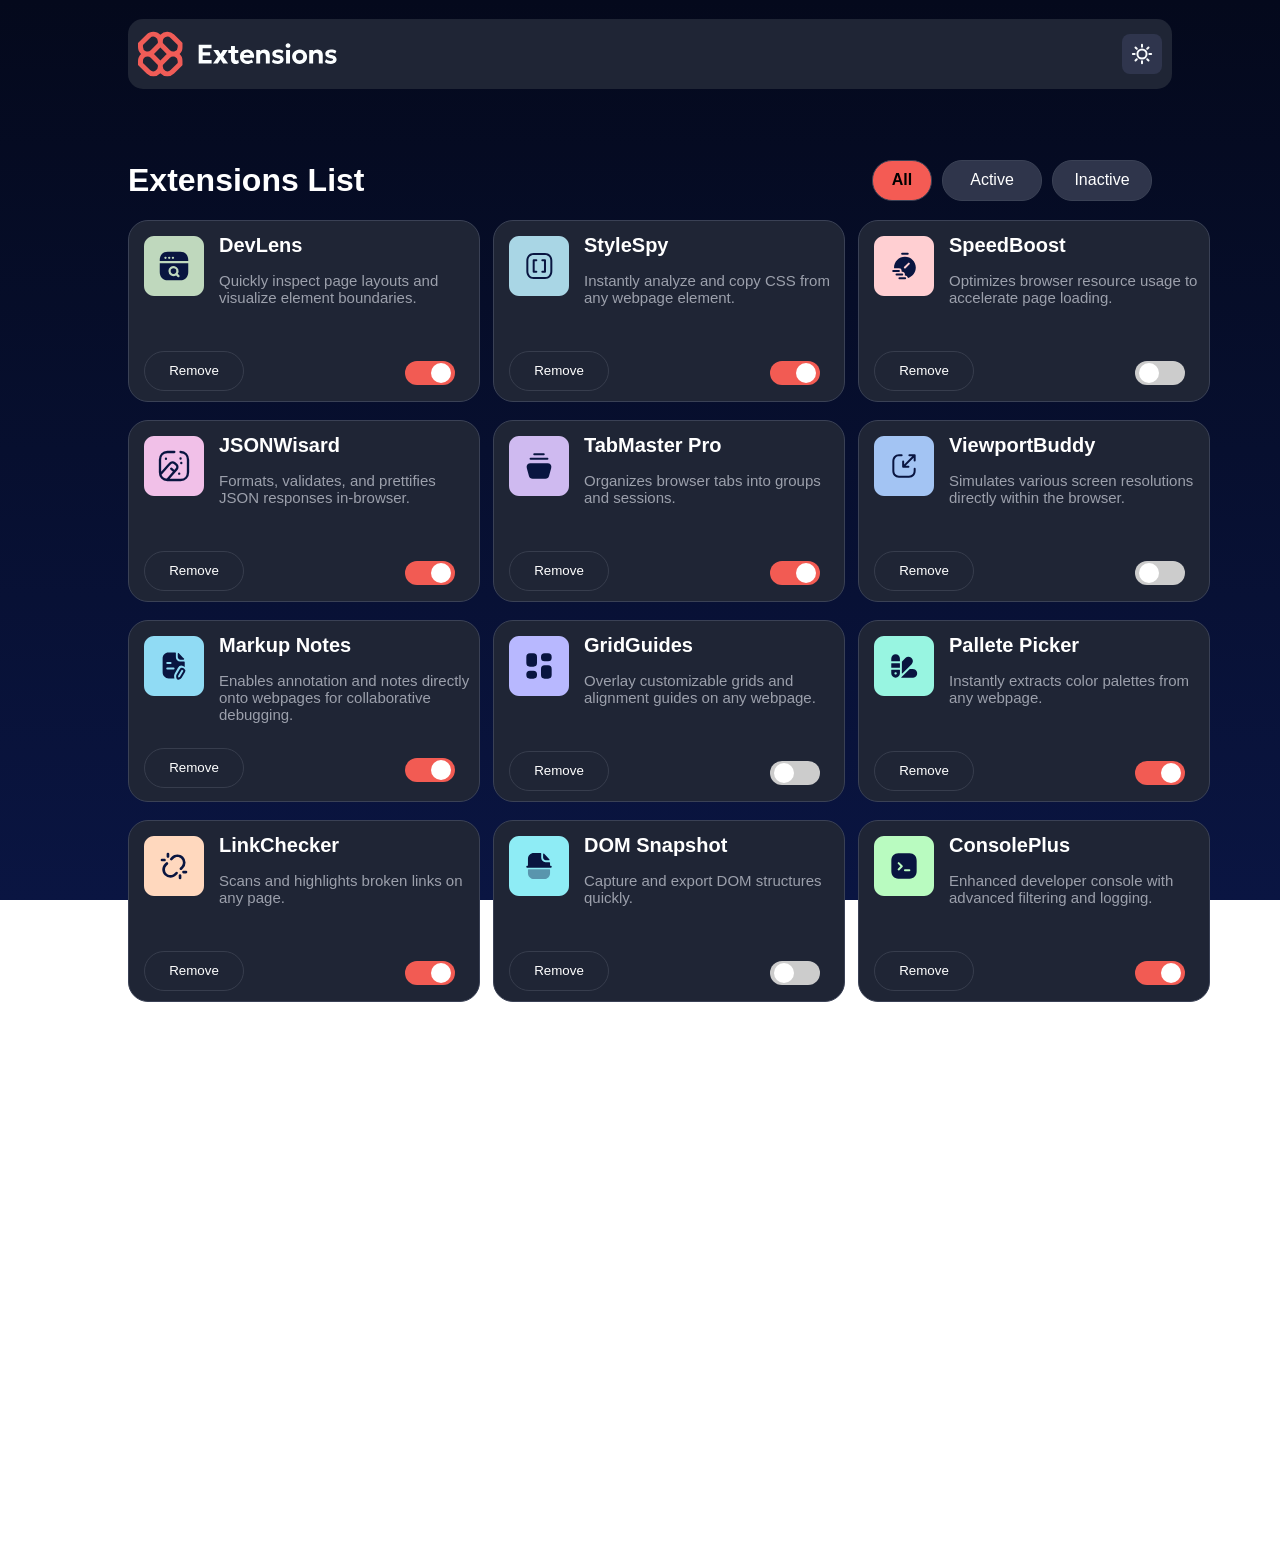
==== browser-extensions-manager-ui-main/index.html @ 9a6e0c00 "commit" ====
<!DOCTYPE html>
<html lang="en">
<head>
  <meta charset="UTF-8">
  <meta name="viewport" content="width=device-width, initial-scale=1.0"> <!-- displays site properly based on user's device -->

  <link rel="icon" type="image/png" sizes="32x32" href="./assets/images/favicon-32x32.png">
  
  <title>Frontend Mentor | Browser extensions manager UI</title>
  <link rel="stylesheet" href="style.css">
</head>
<body>

<div class="everything">

    <header class="head">
      <img src="assets\images\logo copy.svg" class="logo1">
      <img src="assets\images\logo.svg" class="logo2">
      <div class="sunmoon">
        <img src="assets\images\icon-sun.svg" class="sun">
        <img src="assets\images\icon-moon.svg" class="moon">
      </div>
    </header>


    <div class="mid">
      <h1 class="list">Extensions List</h1>
      <div class="buttonsz">
        <button class="all">All</button>
        <button class="active">Active</button>
        <button class="inactive">Inactive</button>
      </div>
    </div>

    <div class="container">
      <div class="extension">
        <img src="assets\images\logo-devlens.svg" class="img">
        <div class="top">
          <h1 class="name">DevLens</h1>
          <p class="info">Quickly inspect page layouts and <br> visualize element boundaries.</p>
        </div>
        <button class="remove">Remove</button>
        <label class="toggle-switch">
          <input type="checkbox"class="checkybox" checked>
          <span class="slider"></span>
        </label>
      </div>

      <div class="extension">
        <img src="assets\images\logo-style-spy.svg" class="img">
        <div class="top">
          <h1 class="name">StyleSpy</h1>
          <p class="info">Instantly analyze and copy CSS from <br> any webpage element.</p>
        </div>
        <button class="remove">Remove</button>
        <label class="toggle-switch">
          <input type="checkbox" class="checkybox" checked>
          <span class="slider"></span>
        </label>
      </div>

      <div class="extension">
        <img src="assets\images\logo-speed-boost.svg" class="img">
        <div class="top">
          <h1 class="name">SpeedBoost</h1>
          <p class="info">Optimizes browser resource usage to <br> accelerate page loading.</p>
        </div>
        <button class="remove">Remove</button>
        <label class="toggle-switch">
          <input type="checkbox" class="checkybox">
          <span class="slider"></span>
        </label>
      </div>

      <div class="extension">
        <img src="assets\images\logo-json-wizard.svg" class="img">
        <div class="top">
          <h1 class="name">JSONWisard</h1>
          <p class="info">Formats, validates, and prettifies <br> JSON responses in-browser.</p>
        </div>
        <button class="remove">Remove</button>
        <label class="toggle-switch">
          <input type="checkbox" class="checkybox" checked>
          <span class="slider"></span>
        </label>
      </div>

      <div class="extension">
        <img src="assets\images\logo-tab-master-pro.svg" class="img">
        <div class="top">
          <h1 class="name">TabMaster Pro</h1>
          <p class="info">Organizes browser tabs into groups <br> and sessions.</p>
        </div>
        <button class="remove">Remove</button>
        <label class="toggle-switch">
          <input type="checkbox" class="checkybox" checked>
          <span class="slider"></span>
        </label>
      </div>

      <div class="extension">
        <img src="assets\images\logo-viewport-buddy.svg" class="img">
        <div class="top">
          <h1 class="name">ViewportBuddy</h1>
          <p class="info">Simulates various screen resolutions <br> directly within the browser.</p>
        </div>
        <button class="remove">Remove</button>
        <label class="toggle-switch">
          <input type="checkbox" class="checkybox">
          <span class="slider"></span>
        </label>
      </div>

      <div class="extension">
        <img src="assets\images\logo-markup-notes.svg" class="img">
        <div class="top">
          <h1 class="name">Markup Notes</h1>
          <p class="info">Enables annotation and notes directly <br> onto webpages for collaborative <br> debugging.</p>
        </div>
        <button class="remove remove1">Remove</button>
        <label class="toggle-switch">
          <input type="checkbox" class="checkybox" checked>
          <span class="slider slider1"></span>
        </label>
      </div>

      <div class="extension">
        <img src="assets\images\logo-grid-guides.svg" class="img">
        <div class="top">
          <h1 class="name">GridGuides</h1>
          <p class="info">Overlay customizable grids and <br> alignment guides on any webpage.</p>
        </div>
        <button class="remove">Remove</button>
        <label class="toggle-switch">
          <input type="checkbox" class="checkybox">
          <span class="slider"></span>
        </label>
      </div>

      <div class="extension">
        <img src="assets\images\logo-palette-picker.svg" class="img">
        <div class="top">
          <h1 class="name">Pallete Picker</h1>
          <p class="info">Instantly extracts color palettes from <br> any webpage.</p>
        </div>
        <button class="remove">Remove</button>
        <label class="toggle-switch">
          <input type="checkbox" class="checkybox" checked>
          <span class="slider"></span>
        </label>
      </div>

      <div class="extension">
        <img src="assets\images\logo-link-checker.svg" class="img">
        <div class="top">
          <h1 class="name">LinkChecker</h1>
          <p class="info">Scans and highlights broken links on <br> any page.</p>
        </div>
        <button class="remove">Remove</button>
        <label class="toggle-switch">
          <input type="checkbox" class="checkybox" checked>
          <span class="slider"></span>
        </label>
      </div>

      <div class="extension">
        <img src="assets\images\logo-dom-snapshot.svg" class="img">
        <div class="top">
          <h1 class="name">DOM Snapshot</h1>
          <p class="info">Capture and export DOM structures <br> quickly.</p>
        </div>
        <button class="remove">Remove</button>
        <label class="toggle-switch">
          <input type="checkbox" class="checkybox">
          <span class="slider"></span>
        </label>
      </div>

      <div class="extension">
        <img src="assets\images\logo-console-plus.svg" class="img">
        <div class="top">
          <h1 class="name">ConsolePlus</h1>
          <p class="info">Enhanced developer console with <br> advanced filtering and logging.</p>
        </div>
        <button class="remove">Remove</button>
        <label class="toggle-switch">
          <input type="checkbox" class="checkybox" checked>
          <span class="slider"></span>
        </label>
      </div>
  </div>
</div>
  <script src="script.js"></script>
</body>
</html>
---- browser-extensions-manager-ui-main/style.css ----
body{
    padding: 0;
    margin: 0;
}
.everything{
    background: linear-gradient(to bottom, #04091C, #0A1542);
    background-repeat: no-repeat;
    background-attachment: fixed;
    font-family: sans-serif;
    padding-left: 10%;
    padding-right: 10%;
    padding-top: 1.5%;
    height: 172vh;
}
header{
    display: flex;
    background-color: #1F2535;
    height: 70px;
    width: 100%;
    border-radius: 15px;
    align-items: center;
    justify-content: space-between;
    padding-left: 1%;
    padding-right: 1%;
}
button{
    cursor: pointer;
}
.logo1{
    height: 50px;
    width: 200px;
}
.logo2{
    height: 50px;
    width: 200px;
    display: none;
}
.sunmoon{
    background-color: #2F354D;
    height: 40px;
    width: 40px;
    display: flex;
    justify-content: center;
    align-items: center;
    border-radius: 20%;
    cursor: pointer;
    transition: 0.3s;
}
.sunmoon:hover{
    background-color: #545969;
}
.moon{
    display: none;
}

.mid{
    display: flex;
    justify-content: space-between;
    align-items: center;
    margin-top: 5%;
}
.list{
    color: white;
}
.buttonsz{
    display: flex;
    gap: 10px;
}
.all{
    background-color: #F45B54;
    color: black;
    height: 41px;
    width: 60px;
    border: solid 1px #3A4155;
    border-radius: 20px;
    font-weight: bold;
    font-size: 16px;
    transition: 0.3s;
}
.all:hover{
    background-color: #545969;
}
.active{
    background-color: #2F354B;
    color: white;
    height: 41px;
    width: 100px;
    border: solid 1px #3A4155;
    border-radius: 20px;
    font-size: 16px;
    transition: 0.3s;
}
.active:hover{
    background-color: #545969;
}
.inactive{
    background-color: #2F354B;
    color: white;
    height: 41px;
    width: 100px;
    border: solid 1px #3A4155;
    border-radius: 20px;
    font-size: 16px;
    transition: 0.3s;
}
.inactive:hover{
    background-color: #545969;
}

.container{
    display: grid;
    grid-template-rows: 200px 200px 200px;
    grid-template-columns: 365px 365px 365px;
}

.extension{
    background-color: #1F2535;
    height: 150px;
    width: 320px;
    border: solid 1px #3A4155;
    border-radius: 20px;
    padding: 15px;
}
.name{
    color: white;
    font-size: 20px;
    margin-bottom: 0;
}
.info{
    color: #9CA0AC;
    font-size: 15px;
}
.top{
    display: flex;
    justify-content: start;
    flex-direction: column;
    transform: translate(75px, -80px);
}
.img{
    height: 60px;
    width: 60px;
}
.remove{
    height: 40px;
    width: 100px;
    background-color: transparent;
    border: solid 1px #373D4D;
    border-radius: 20px;
    color: white;
    transform: translateY(-50px);
    transition: 0.3s;
}
.remove:hover{
    color: black;
    background-color: #F25B53;
}
.remove1{
    transform: translateY(-70px);
}

.toggle-switch {
    position: relative;
    display: inline-block;
    width: 50px;
    height: 24px;
}

/* Hide default checkbox */
.toggle-switch input {
    opacity: 0;
    width: 0;
    height: 0;
}

/* The track */
.slider {
    position: absolute;
    cursor: pointer;
    background-color: #ccc;
    border-radius: 24px;
    width: 100%;
    height: 100%;
    transition: background-color 0.3s;
    transform: translate(150px, -50px);
}
.slider1 {
    position: absolute;
    cursor: pointer;
    background-color: #ccc;
    border-radius: 24px;
    width: 100%;
    height: 100%;
    transition: background-color 0.3s;
    transform: translate(150px, -70px);
}

/* The circular slider */
.slider::before {
    content: "";
    position: absolute;
    height: 20px;
    width: 20px;
    left: 4px;
    bottom: 2px;
    background-color: white;
    border-radius: 50%;
    transition: transform 0.3s;
}

/* Toggled state */
.toggle-switch input:checked+.slider {
    background-color: #F25B53;
}

.toggle-switch input:checked+.slider::before {
    transform: translateX(22px);
}

/* js */
.sunmoonz{
    background-color: #EEEDEC;
}
.sunz{
    display: none;
}
.moonz{
    display: block;
}


.listz{
    color: black;
}

.headz{
    background-color: #FCFDFF;
    border: 1px solid #DCE0E9;
}
.logo1z{
    display: none;
}
.logo2z{
    display: block;
}


.allz{
    color: white;
}
.activez{
    background-color: #FCFCFD;
    color: black;
    border: solid 1px #D9DFEB;
}
.inactivez{
    background-color: #FCFCFD;
    color: black;
    border: solid 1px #D9DFEB;
}


.extensionz{
    background-color: #FCFDFF;
    border: solid 1px #D9DFEB;
}
.namz{
    color: black;
}
.removez{
    color: black;
}

.extsz{
    display: none;
}


.everythingz{
    background: none;
    background-color: #EEF9FB;
}

.incz{
    display: none;
}
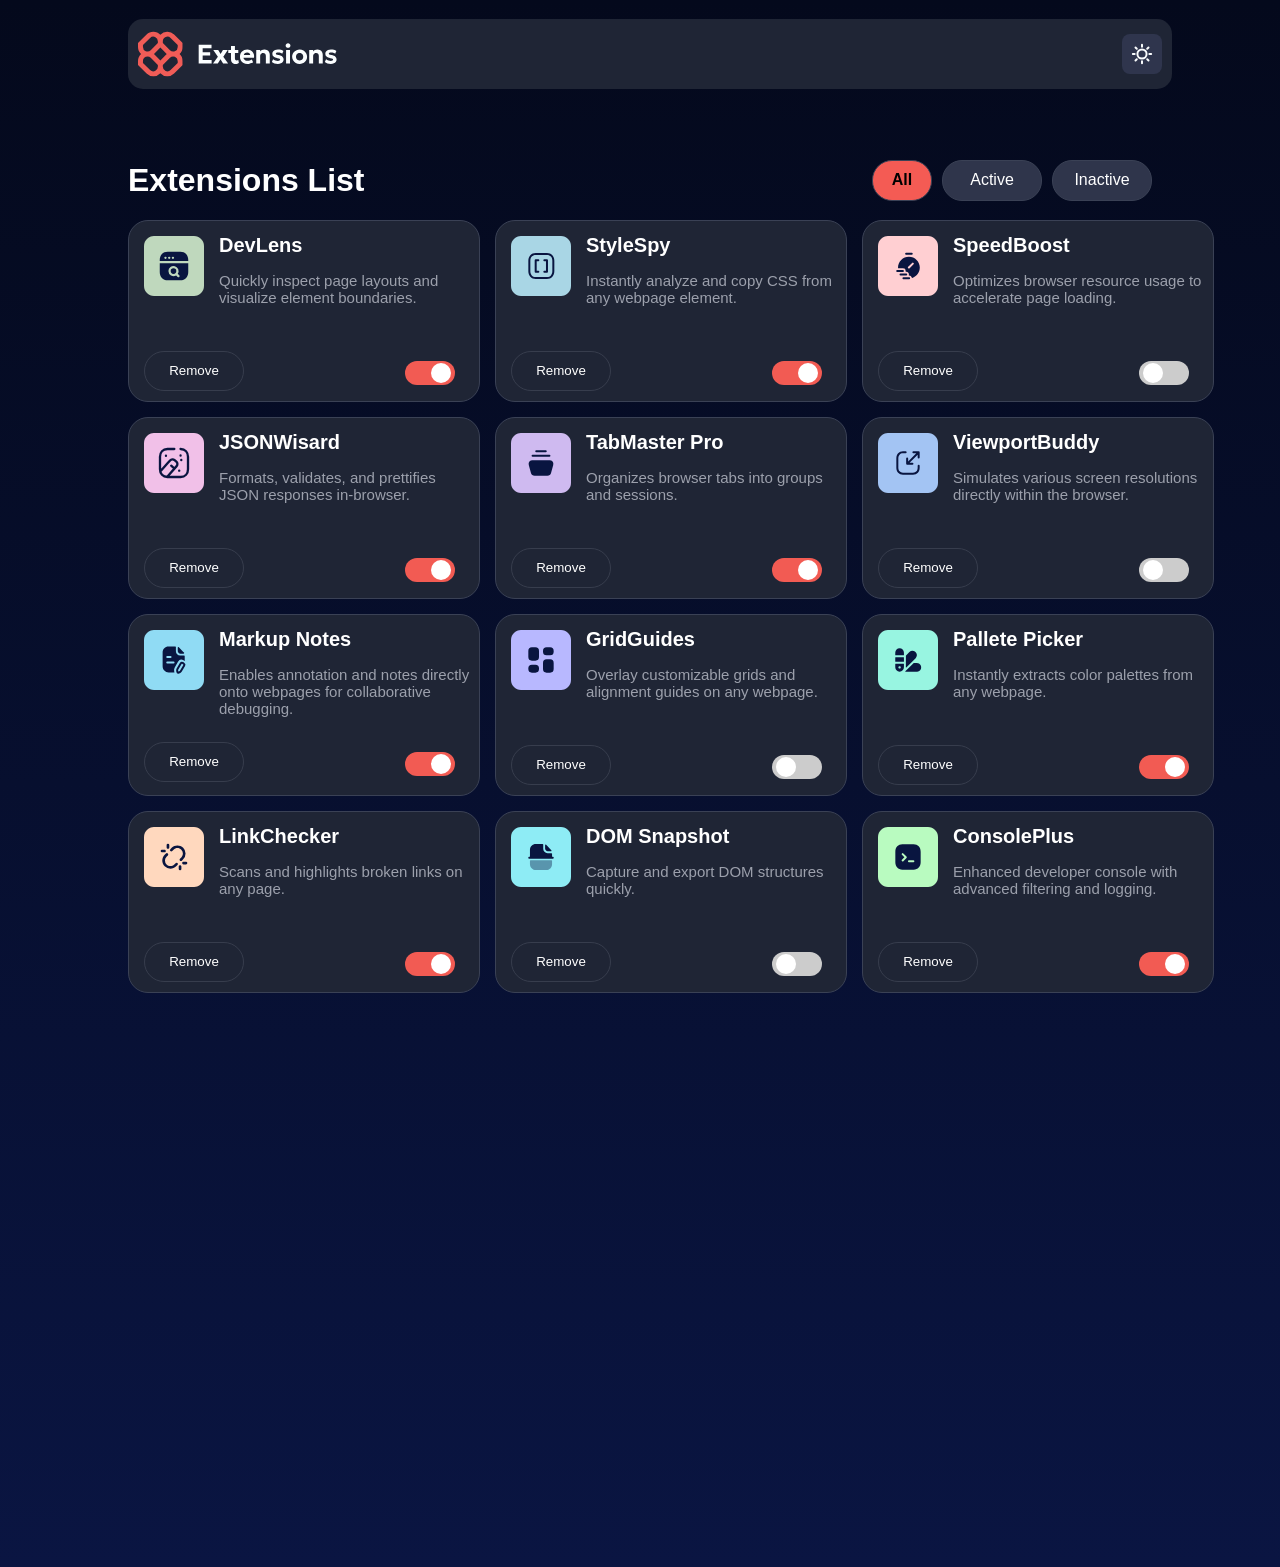
==== commit efa575cb: "commit" ====
--- a/browser-extensions-manager-ui-main/index.html
+++ b/browser-extensions-manager-ui-main/index.html
@@ -8,6 +8,7 @@
   
   <title>Frontend Mentor | Browser extensions manager UI</title>
   <link rel="stylesheet" href="style.css">
+  <link rel="stylesheet" href="media.css">
 </head>
 <body>
 
@@ -190,6 +191,10 @@
       </div>
   </div>
 </div>
+
+
+
+<!-- js -->
   <script src="script.js"></script>
 </body>
 </html>
--- a/browser-extensions-manager-ui-main/style.css
+++ b/browser-extensions-manager-ui-main/style.css
@@ -1,11 +1,9 @@
 body{
     padding: 0;
     margin: 0;
+    background: linear-gradient(to bottom, #04091C, #0A1542);
 }
 .everything{
-    background: linear-gradient(to bottom, #04091C, #0A1542);
-    background-repeat: no-repeat;
-    background-attachment: fixed;
     font-family: sans-serif;
     padding-left: 10%;
     padding-right: 10%;
@@ -78,7 +76,7 @@
     transition: 0.3s;
 }
 .all:hover{
-    background-color: #545969;
+    background-color: rgb(247, 136, 130);
 }
 .active{
     background-color: #2F354B;
@@ -109,8 +107,9 @@
 
 .container{
     display: grid;
-    grid-template-rows: 200px 200px 200px;
-    grid-template-columns: 365px 365px 365px;
+    grid-template-columns: repeat(3, 1fr);
+    gap: 15px;
+    place-self: center;
 }
 
 .extension{
--- a/browser-extensions-manager-ui-main/media.css
+++ b/browser-extensions-manager-ui-main/media.css
@@ -0,0 +1,72 @@
+@media (max-width: 1220px) {
+    body{
+        height: 260vh;
+    }
+    .mid{
+        display: flex;
+        flex-direction: column;
+    }
+    .container{
+        margin-top: 30px;
+        gap: 30px;
+        display: grid;
+        grid-template-columns: repeat(2, 1fr);
+        place-items: center;
+    }
+}
+
+@media (max-width: 850px) {
+    body{
+        display: flex;
+        justify-content: center;
+        align-items: center;
+        flex-direction: column;
+        height: 430vh;
+    }
+    .everything{
+        padding-left: 3%;
+        padding-right: 3%;
+        height: 430vh;
+        width: 90%;
+    }
+    .logo1{
+        width: 200px;
+        margin-left: 20px;
+    }
+    .logo2{
+        width: 200px;
+        margin-left: 20px;
+    }
+    .sunmoon{
+        margin-right: 20px;
+    }
+
+
+
+    .mid{
+        display: flex;
+        flex-direction: column;
+    }
+    .mid h1{
+        font-size: 40px;
+    }
+    .buttonsz{
+        display: flex;
+        gap: 25px;
+    }
+    .niggz{
+        height: 45px;
+        width: 100px;
+    }
+
+
+    .container{
+        margin-top: 30px;
+        gap: 30px;
+        display: flex;
+        justify-content: center;
+        align-items: center;
+        flex-direction: column;
+    }
+}
+
